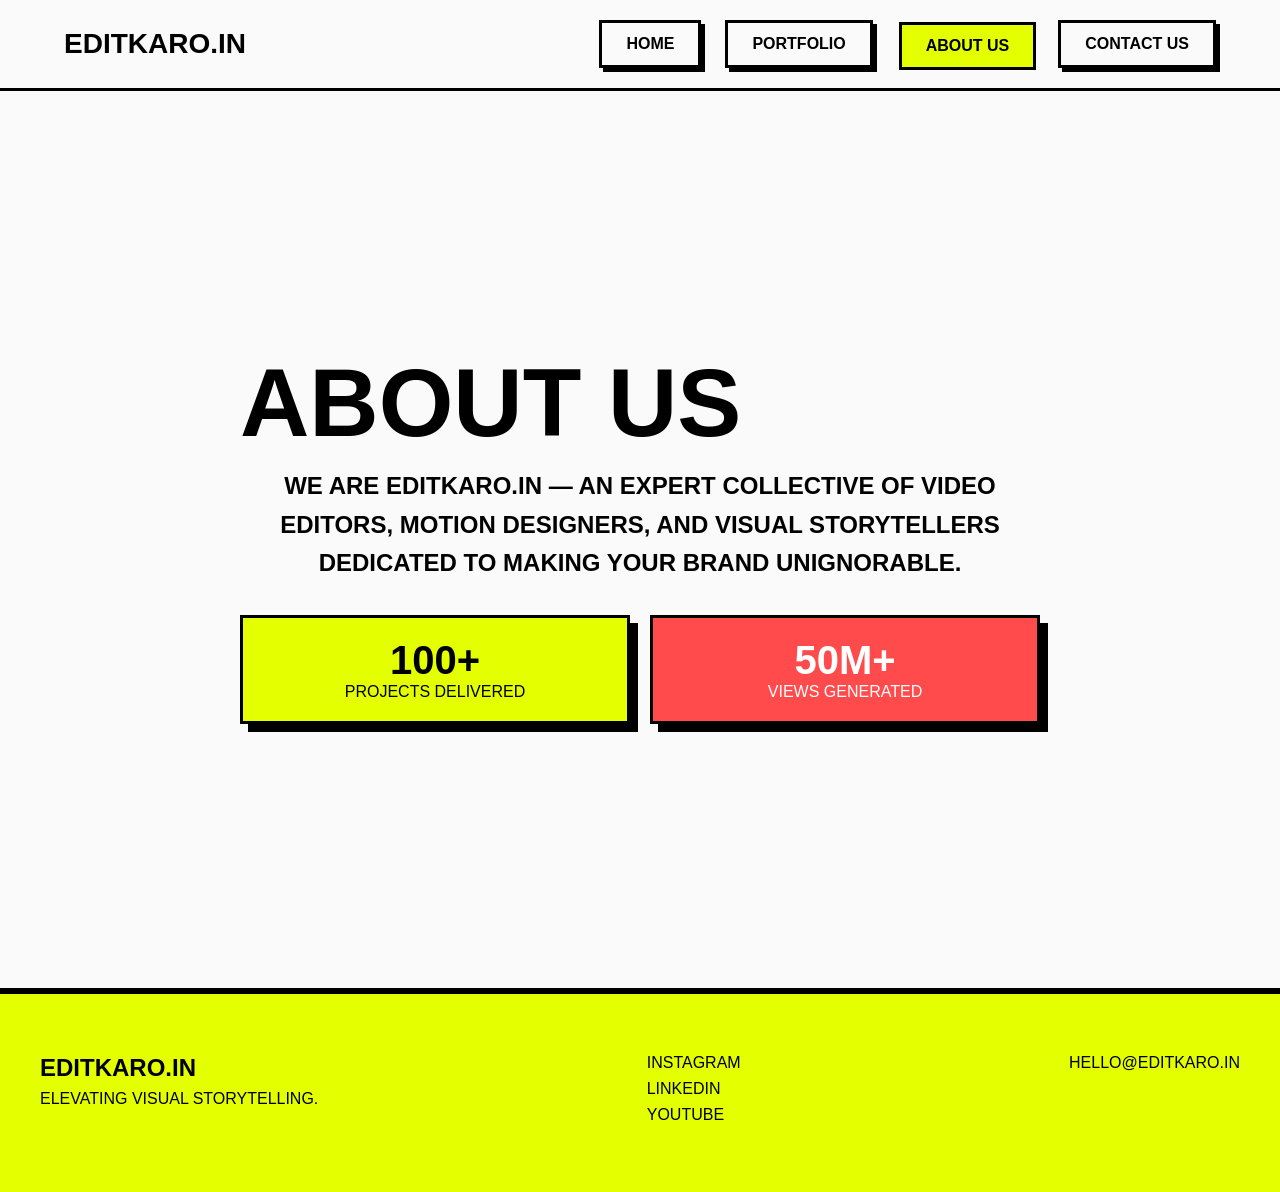
==== about.html @ 2a81847c "Added multi-page architecture" ====
<!DOCTYPE html>
<html lang="en">

<head>
    <meta charset="UTF-8">
    <meta name="viewport" content="width=device-width, initial-scale=1.0">
    <title>Editkaro.in</title>
    <link rel="stylesheet" href="style.css">
</head>

<body>
    <nav class="site-navbar">
        <a class="brand-logo" href="index.html">Editkaro.in</a>
        <ul class="nav-links">
            <li><a class="nav-link" href="index.html">Home</a></li>
            <li><a class="nav-link" href="portfolio.html">Portfolio</a></li>
            <li><a class="nav-link active" href="about.html">About Us</a></li>
            <li><a class="nav-link" href="contact.html">Contact Us</a></li>
        </ul>
    </nav>

    <section class="hero-section" style="min-height: 60vh;">
        <div class="hero-content" style="max-width: 800px; margin: 0 auto; text-align: center;">
            <h1 class="main-heading">About Us</h1>
            <p style="font-size: 1.5rem; line-height: 1.6; margin-bottom: 2rem; font-weight: bold;">
                We are Editkaro.in — an expert collective of video editors, motion designers, and visual storytellers dedicated to making your brand unignorable.
            </p>
            <div style="display: grid; grid-template-columns: repeat(auto-fit, minmax(200px, 1fr)); gap: 20px; width: 100%;">
                <div class="brutal-card" style="padding: 20px; background: var(--primary-accent);">
                    <h2 style="font-size: 2.5rem;">100+</h2>
                    <p>Projects Delivered</p>
                </div>
                <div class="brutal-card" style="padding: 20px; background: var(--secondary-accent); color: #FFF;">
                    <h2 style="font-size: 2.5rem;">50M+</h2>
                    <p>Views Generated</p>
                </div>
            </div>
        </div>
    </section>

    <footer class="site-footer">
        <div class="footer-columns">
            <div class="footer-column">
                <h3>Editkaro.in</h3>
                <p>Elevating Visual Storytelling.</p>
            </div>
            <div class="footer-column">
                <ul>
                    <li><a href="#">Instagram</a></li>
                    <li><a href="#">LinkedIn</a></li>
                    <li><a href="#">YouTube</a></li>
                </ul>
            </div>
            <div class="footer-column">
                <a href="mailto:hello@editkaro.in">hello@editkaro.in</a>
            </div>
        </div>
    </footer>

    <button id="back-to-top">&uarr;</button>
    <div id="custom-cursor"></div>

    <script src="script.js"></script>
</body>

</html>
---- style.css ----
:root {
    --main-background: #FAFAFA;
    --primary-accent: #E3FF00;
    --secondary-accent: #FF4B4B;
    --brutal-border: #000000;
}

* {
    margin: 0;
    padding: 0;
    box-sizing: border-box;
    cursor: none !important;
}

html {
    scroll-behavior: smooth;
    scrollbar-width: auto;
    scrollbar-color: var(--primary-accent) var(--main-background);
}

::-webkit-scrollbar {
    width: 20px;
}

::-webkit-scrollbar-track {
    background-color: var(--main-background);
    background-image: radial-gradient(#000 20%, transparent 20%);
    background-size: 8px 8px;
    border-left: 3px solid var(--brutal-border);
}

::-webkit-scrollbar-thumb {
    background-color: var(--primary-accent);
    border: 3px solid var(--brutal-border);
    box-shadow: inset -4px -4px 0px rgba(0,0,0,0.5), inset 4px 4px 0px rgba(255,255,255,0.9);
}

::-webkit-scrollbar-thumb:hover {
    background-color: var(--secondary-accent);
    box-shadow: inset -4px -4px 0px rgba(0,0,0,0.7), inset 4px 4px 0px rgba(255,255,255,0.9);
}

body {
    font-family: 'Arial Black', Impact, sans-serif;
    background-color: var(--main-background);
    color: var(--brutal-border);
    text-transform: uppercase;
}

.site-navbar {
    position: sticky;
    top: 0;
    left: 0;
    width: 100%;
    background-color: var(--main-background);
    border-bottom: 3px solid #000;
    padding: 1.25rem 5%;
    display: flex;
    justify-content: space-between;
    align-items: center;
    z-index: 10000;
}

.brand-logo {
    font-size: 1.75rem;
    font-weight: 900;
    color: #000;
    text-decoration: none;
}

.nav-links {
    display: flex;
    list-style: none;
    gap: 1.5rem;
    align-items: center;
}

.nav-link {
    display: inline-block;
    padding: 0.75rem 1.5rem;
    background-color: var(--main-background);
    color: #000;
    text-decoration: none;
    font-weight: 900;
    font-size: 1rem;
    border: 3px solid #000;
    border-radius: 0px;
    box-shadow: 4px 4px 0px #000;
    transition: all 0.15s ease-out;
}

.nav-link:hover, .nav-link.active {
    background-color: #E3FF00;
    transform: translate(2px, 2px);
    box-shadow: 0px 0px 0px #000;
}

.brutal-card {
    border: 3px solid var(--brutal-border);
    box-shadow: 8px 8px 0px var(--brutal-border);
    transition: all 0.15s ease-out;
}

.brutal-card:hover {
    transform: translate(4px, 4px);
    box-shadow: 4px 4px 0px var(--brutal-border);
}

.hero-section {
    height: 100vh;
    display: flex;
    align-items: center;
    justify-content: space-between;
    padding: 0 5%;
    gap: 40px;
    background-color: var(--main-background);
    border-bottom: 3px solid var(--brutal-border);
}

.hero-content {
    flex: 1;
    display: flex;
    flex-direction: column;
    align-items: flex-start;
}

.hero-slider-wrapper {
    width: 55%;
    max-width: 780px;
    display: flex;
    flex-direction: column;
    gap: 20px;
}

.slider-container {
    border: 4px solid #000;
    box-shadow: 10px 10px 0px #000;
    position: relative;
    overflow: hidden;
    aspect-ratio: 1 / 1;
    max-height: 650px;
    background-color: var(--primary-accent);
}

.slide-track {
    display: flex;
    height: 100%;
    transition: transform 0.3s cubic-bezier(0.25, 1, 0.5, 1);
}

.slide {
    min-width: 100%;
    height: 100%;
}

.slide-image {
    width: 100%;
    height: 100%;
    object-fit: cover;
    filter: grayscale(100%) contrast(120%);
    transition: filter 0.15s ease-out;
}

.slide-image:hover {
    filter: none;
}

.slider-controls {
    display: flex;
    justify-content: flex-end;
    gap: 15px;
}

.prev-btn, .next-btn {
    background-color: #E3FF00;
    border: 3px solid #000;
    box-shadow: 4px 4px 0px #000;
    font-family: 'Arial Black', Impact, sans-serif;
    font-size: 1.25rem;
    font-weight: 900;
    padding: 0.75rem 1.5rem;
    color: #000;
    transition: all 0.15s ease-out;
    cursor: none !important;
}

.prev-btn:hover, .next-btn:hover {
    transform: translate(4px, 4px);
    box-shadow: 0px 0px 0px #000;
    background-color: #000;
    color: #E3FF00;
}

.main-heading {
    font-size: 6rem;
    font-weight: 900;
    margin-bottom: 1rem;
    line-height: 1;
    color: var(--brutal-border);
}

.action-button {
    background-color: var(--primary-accent);
    color: var(--brutal-border);
    padding: 1.5rem 3rem;
    font-size: 1.5rem;
    font-weight: 900;
    cursor: none !important;
}

.action-button:hover {
    background-color: var(--brutal-border);
    color: var(--primary-accent);
}

.media-placeholder {
    width: 100%;
    height: 100%;
    background-color: var(--primary-accent);
    object-fit: cover;
}

.portfolio-section {
    padding: 5rem 20px;
    max-width: 1200px;
    margin: 0 auto;
    border-top: 3px solid var(--brutal-border);
}

.category-buttons {
    display: flex;
    justify-content: center;
    gap: 1rem;
    margin-bottom: 3rem;
    flex-wrap: wrap;
}

.category-btn {
    background-color: var(--main-background);
    color: var(--brutal-border);
    padding: 1rem 2rem;
    font-size: 1.25rem;
    font-weight: bold;
    cursor: none !important;
}

.category-btn:hover,
.category-btn.active {
    background-color: var(--brutal-border);
    color: var(--primary-accent);
}

.work-grid {
    display: grid;
    grid-template-columns: repeat(3, 1fr);
    gap: 40px;
}

.work-item {
    display: grid;
    grid-template-rows: auto 1fr;
    background-color: var(--main-background);
    height: 100%;
}

.work-item .media-placeholder {
    width: 100%;
    aspect-ratio: 16 / 9;
    border-bottom: 3px solid var(--brutal-border);
}

.item-details {
    display: flex;
    flex-direction: column;
    justify-content: flex-start;
    padding: 2rem;
    flex-grow: 1;
    transition: all 0.15s ease-out;
}

.work-item.brutal-card:hover .item-details {
    background-color: var(--brutal-border);
}

.video-title {
    font-size: 1.5rem;
    margin-bottom: 0.25rem;
    font-weight: 900;
    transition: all 0.15s ease-out;
}

.work-item.brutal-card:hover .video-title {
    color: var(--primary-accent);
}

.category-tag {
    font-size: 1rem;
    color: var(--secondary-accent);
    font-weight: bold;
    transition: all 0.15s ease-out;
    margin-top: auto;
}

.work-item.brutal-card:hover .category-tag {
    color: var(--main-background);
}

@media (max-width: 1024px) {
    .main-heading {
        font-size: 4.5rem;
    }

    .work-grid {
        grid-template-columns: repeat(2, 1fr);
        gap: 30px;
    }

    .hero-section {
        padding: 0 3%;
        gap: 20px;
    }
}

@media (max-width: 768px) {
    * {
        cursor: auto !important;
    }

    #custom-cursor {
        display: none !important;
    }

    .site-navbar {
        flex-direction: column;
        padding: 1rem 15px;
        gap: 1.25rem;
    }

    .nav-links {
        width: 100%;
        display: grid;
        grid-template-columns: repeat(2, 1fr);
        gap: 10px;
    }

    .nav-link {
        text-align: center;
        padding: 0.6rem 0.5rem;
        font-size: 0.9rem;
    }

    .hero-section {
        flex-direction: column;
        justify-content: center;
        height: auto;
        min-height: 100vh;
        padding: 2.5rem 15px;
        gap: 1.25rem;
    }

    .hero-content {
        align-items: center;
        text-align: center;
        width: 100%;
    }

    .main-heading {
        font-size: clamp(2.2rem, 10vw, 3.5rem);
        margin-bottom: 0.75rem;
    }

    .hero-slider-wrapper {
        width: 100%;
    }

    .slider-container {
        aspect-ratio: 4 / 5;
        max-height: 520px;
    }

    .slider-controls {
        justify-content: space-between;
        gap: 10px;
    }

    .prev-btn, .next-btn {
        flex: 1;
        text-align: center;
        padding: 0.75rem 1rem;
        font-size: 1.1rem;
    }

    .action-button {
        padding: 0.875rem 2rem;
        font-size: 1.1rem;
        width: 100%;
        max-width: 300px;
    }

    .portfolio-section {
        padding: 3rem 15px;
    }

    .category-buttons {
        display: flex;
        flex-wrap: wrap;
        justify-content: center;
        gap: 0.75rem;
        margin-bottom: 2rem;
    }

    .category-btn {
        padding: 0.6rem 1.25rem;
        font-size: 0.95rem;
    }

    .work-grid {
        grid-template-columns: 1fr;
        gap: 25px;
    }

    .item-details {
        padding: 1.5rem;
    }

    .close-modal {
        top: 15px;
        right: 15px;
        font-size: 2.5rem;
    }
}

@media (max-width: 480px) {
    .brand-logo {
        font-size: 1.5rem;
    }

    .nav-link {
        font-size: 0.8rem;
        padding: 0.5rem 0.25rem;
        box-shadow: 3px 3px 0px #000;
    }

    .hero-section {
        padding: 2rem 15px;
        gap: 1rem;
    }

    .main-heading {
        font-size: 2.2rem;
        margin-bottom: 0.5rem;
    }

    .slider-container {
        aspect-ratio: 3 / 4;
        max-height: 450px;
    }

    .video-title {
        font-size: 1.25rem;
    }
}

.hidden {
    opacity: 0 !important;
    display: none !important;
}

.video-modal {
    position: fixed;
    top: 0;
    left: 0;
    width: 100%;
    height: 100%;
    background-color: rgba(0, 0, 0, 0.9);
    display: none;
    align-items: center;
    justify-content: center;
    z-index: 1000;
}

.video-modal.active {
    display: flex;
}

.modal-content {
    width: 90%;
    max-width: 900px;
    background-color: #000;
    border-radius: 8px;
    overflow: hidden;
}

.modal-content video {
    width: 100%;
    height: auto;
    display: block;
}

.close-modal {
    position: absolute;
    top: 20px;
    right: 30px;
    font-size: 3rem;
    color: #FFF;
    background: none;
    border: none;
    cursor: pointer;
    z-index: 1001;
    transition: color 0.2s ease;
}

.close-modal:hover {
    color: var(--accent-color);
}

.site-footer {
    background-color: var(--primary-accent);
    padding: 60px 20px;
    border-top: 3px solid var(--brutal-border);
    color: var(--brutal-border);
}

.footer-columns {
    max-width: 1200px;
    margin: 0 auto;
    display: flex;
    justify-content: space-between;
}

.footer-column h3 {
    font-size: 1.5rem;
    margin-bottom: 0.5rem;
    font-weight: 900;
}

.footer-column p {
    color: var(--brutal-border);
}

.footer-column ul {
    list-style: none;
}

.footer-column ul li {
    margin-bottom: 0.5rem;
}

.footer-column a {
    color: var(--brutal-border);
    text-decoration: none;
    cursor: none !important;
}

.footer-column a:hover {
    color: var(--secondary-accent);
}

@media (max-width: 768px) {
    .footer-columns {
        flex-direction: column;
        gap: 30px;
    }
}

#back-to-top {
    position: fixed;
    bottom: 30px;
    right: 30px;
    width: 50px;
    height: 50px;
    background-color: var(--primary-accent);
    color: var(--brutal-border);
    font-size: 1.5rem;
    display: flex;
    align-items: center;
    justify-content: center;
    cursor: none !important;
    opacity: 0;
    pointer-events: none;
    z-index: 1000;
    border: 3px solid var(--brutal-border);
    box-shadow: 4px 4px 0px var(--brutal-border);
    transition: all 0.15s ease-out;
}

.show-button {
    opacity: 1 !important;
    pointer-events: auto !important;
}

#back-to-top:hover {
    transform: translate(2px, 2px);
    box-shadow: 2px 2px 0px var(--brutal-border);
    background-color: var(--brutal-border);
    color: var(--primary-accent);
}

#custom-cursor {
    position: fixed;
    top: 0;
    left: 0;
    width: 20px;
    height: 20px;
    background-color: var(--brutal-border);
    pointer-events: none;
    z-index: 9999;
    transform: translate(-50%, -50%);
    transition: width 0.15s ease-out, height 0.15s ease-out, background-color 0.15s ease-out;
}

.cursor-grow {
    width: 40px !important;
    height: 40px !important;
    background-color: var(--secondary-accent) !important;
}
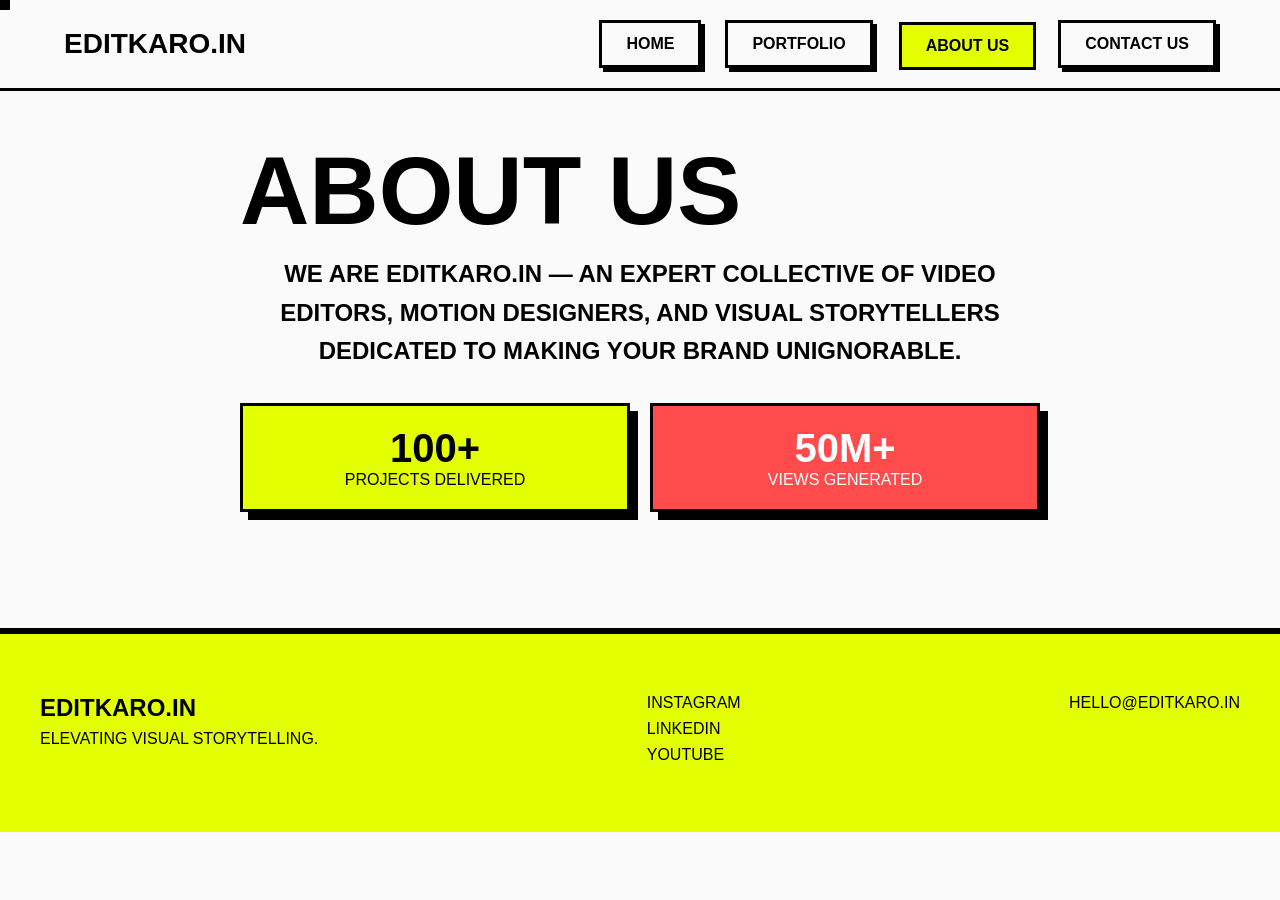
==== commit 9ab57acf: "added menu button for mobile" ====
--- a/about.html
+++ b/about.html
@@ -17,6 +17,7 @@
             <li><a class="nav-link active" href="about.html">About Us</a></li>
             <li><a class="nav-link" href="contact.html">Contact Us</a></li>
         </ul>
+        <button id="mobile-menu-btn">MENU</button>
     </nav>
 
     <section class="hero-section" style="min-height: 60vh;">
@@ -60,6 +61,16 @@
     <button id="back-to-top">&uarr;</button>
     <div id="custom-cursor"></div>
 
+    <div id="mobile-overlay">
+        <button id="close-overlay-btn">CLOSE</button>
+        <div class="overlay-links">
+            <a class="overlay-link" href="index.html">Home</a>
+            <a class="overlay-link" href="portfolio.html">Portfolio</a>
+            <a class="overlay-link" href="about.html">About Us</a>
+            <a class="overlay-link" href="contact.html">Contact Us</a>
+        </div>
+    </div>
+
     <script src="script.js"></script>
 </body>
 
--- a/style.css
+++ b/style.css
@@ -32,12 +32,12 @@
 ::-webkit-scrollbar-thumb {
     background-color: var(--primary-accent);
     border: 3px solid var(--brutal-border);
-    box-shadow: inset -4px -4px 0px rgba(0,0,0,0.5), inset 4px 4px 0px rgba(255,255,255,0.9);
+    box-shadow: inset -4px -4px 0px rgba(0, 0, 0, 0.5), inset 4px 4px 0px rgba(255, 255, 255, 0.9);
 }
 
 ::-webkit-scrollbar-thumb:hover {
     background-color: var(--secondary-accent);
-    box-shadow: inset -4px -4px 0px rgba(0,0,0,0.7), inset 4px 4px 0px rgba(255,255,255,0.9);
+    box-shadow: inset -4px -4px 0px rgba(0, 0, 0, 0.7), inset 4px 4px 0px rgba(255, 255, 255, 0.9);
 }
 
 body {
@@ -89,10 +89,15 @@
     transition: all 0.15s ease-out;
 }
 
-.nav-link:hover, .nav-link.active {
+.nav-link:hover,
+.nav-link.active {
     background-color: #E3FF00;
     transform: translate(2px, 2px);
     box-shadow: 0px 0px 0px #000;
+}
+
+#mobile-menu-btn, #mobile-overlay {
+    display: none;
 }
 
 .brutal-card {
@@ -107,11 +112,11 @@
 }
 
 .hero-section {
-    height: 100vh;
+    min-height: calc(100vh - 80px);
     display: flex;
     align-items: center;
     justify-content: space-between;
-    padding: 0 5%;
+    padding: 3rem 5% 7rem 5%;
     gap: 40px;
     background-color: var(--main-background);
     border-bottom: 3px solid var(--brutal-border);
@@ -137,8 +142,8 @@
     box-shadow: 10px 10px 0px #000;
     position: relative;
     overflow: hidden;
-    aspect-ratio: 1 / 1;
-    max-height: 650px;
+    aspect-ratio: 4 / 3;
+    max-height: 480px;
     background-color: var(--primary-accent);
 }
 
@@ -171,7 +176,8 @@
     gap: 15px;
 }
 
-.prev-btn, .next-btn {
+.prev-btn,
+.next-btn {
     background-color: #E3FF00;
     border: 3px solid #000;
     box-shadow: 4px 4px 0px #000;
@@ -184,7 +190,8 @@
     cursor: none !important;
 }
 
-.prev-btn:hover, .next-btn:hover {
+.prev-btn:hover,
+.next-btn:hover {
     transform: translate(4px, 4px);
     box-shadow: 0px 0px 0px #000;
     background-color: #000;
@@ -225,6 +232,124 @@
     max-width: 1200px;
     margin: 0 auto;
     border-top: 3px solid var(--brutal-border);
+}
+
+.services-section,
+.newsletter-section {
+    padding: 5rem 5%;
+    max-width: 1200px;
+    margin: 0 auto;
+    border-top: 3px solid #000;
+}
+
+.section-heading {
+    font-size: clamp(2.5rem, 6vw, 4rem);
+    margin-bottom: 3rem;
+    text-align: center;
+    font-weight: 900;
+}
+
+.services-grid {
+    display: grid;
+    grid-template-columns: repeat(auto-fit, minmax(280px, 1fr));
+    gap: 30px;
+}
+
+.service-card {
+    padding: 2.5rem 1.5rem;
+    border: 3px solid #000;
+    box-shadow: 8px 8px 0px #000;
+    display: flex;
+    flex-direction: column;
+    gap: 1rem;
+}
+
+.service-video {
+    background-color: var(--primary-accent);
+}
+
+.service-social {
+    background-color: var(--secondary-accent);
+    color: #FFF;
+}
+
+.service-motion {
+    background-color: #FFF;
+}
+
+.service-title {
+    font-size: 1.75rem;
+    font-weight: 900;
+}
+
+.service-desc {
+    font-size: 1.1rem;
+    line-height: 1.5;
+    font-weight: bold;
+}
+
+.newsletter-box {
+    max-width: 700px;
+    margin: 0 auto;
+    background-color: var(--primary-accent);
+    padding: 3.5rem 2.5rem;
+    border: 3px solid #000;
+    box-shadow: 10px 10px 0px #000;
+    text-align: center;
+    display: flex;
+    flex-direction: column;
+    gap: 1.25rem;
+}
+
+.newsletter-title {
+    font-size: clamp(2rem, 5vw, 3rem);
+    font-weight: 900;
+}
+
+.newsletter-subtitle {
+    font-size: 1.1rem;
+    font-weight: bold;
+    line-height: 1.5;
+}
+
+.email-collector {
+    display: flex;
+    gap: 15px;
+    margin-top: 1rem;
+}
+
+.email-input {
+    flex: 1;
+    padding: 1rem 1.25rem;
+    background-color: #FFF;
+    border: 3px solid #000;
+    border-radius: 0px;
+    font-size: 1rem;
+    font-family: inherit;
+    font-weight: bold;
+    color: #000;
+}
+
+.submit-button {
+    padding: 1rem 2rem;
+    background-color: var(--secondary-accent);
+    color: #FFF;
+    border: 3px solid #000;
+    border-radius: 0px;
+    font-size: 1rem;
+    font-family: inherit;
+    font-weight: 900;
+    text-transform: uppercase;
+    cursor: pointer;
+    box-shadow: 6px 6px 0px #000;
+    transition: all 0.15s ease-out;
+}
+
+.submit-button:hover {
+    transform: translate(3px, 3px);
+    box-shadow: 0px 0px 0px #000;
+    background-color: #000;
+    color: var(--primary-accent);
 }
 
 .category-buttons {
@@ -331,22 +456,79 @@
     }
 
     .site-navbar {
+        flex-direction: row;
+        justify-content: space-between;
+        padding: 1rem 15px;
+    }
+
+    .nav-links {
+        display: none !important;
+    }
+
+    #mobile-menu-btn {
+        display: inline-block;
+        border: 3px solid #000;
+        background-color: #FF4B4B;
+        color: #000;
+        font-weight: 900;
+        padding: 0.5rem 1rem;
+        box-shadow: 4px 4px 0px #000;
+        cursor: pointer;
+        font-family: inherit;
+        font-size: 1rem;
+    }
+
+    #mobile-overlay {
+        display: flex;
+        position: fixed;
+        inset: 0;
+        z-index: 9999999;
+        background-color: #E3FF00;
         flex-direction: column;
-        padding: 1rem 15px;
-        gap: 1.25rem;
-    }
-
-    .nav-links {
-        width: 100%;
-        display: grid;
-        grid-template-columns: repeat(2, 1fr);
-        gap: 10px;
-    }
-
-    .nav-link {
+        align-items: center;
+        justify-content: center;
+        transform: translateY(-100%);
+        transition: transform 0.2s ease-out;
+    }
+
+    #mobile-overlay.open {
+        transform: translateY(0);
+    }
+
+    #close-overlay-btn {
+        position: absolute;
+        top: 20px;
+        right: 20px;
+        border: 3px solid #000;
+        background-color: #FF4B4B;
+        color: #000;
+        font-weight: 900;
+        font-size: 1.25rem;
+        padding: 0.5rem 1.25rem;
+        box-shadow: 4px 4px 0px #000;
+        cursor: pointer;
+        font-family: inherit;
+    }
+
+    .overlay-links {
+        display: flex;
+        flex-direction: column;
+        gap: 2rem;
         text-align: center;
-        padding: 0.6rem 0.5rem;
-        font-size: 0.9rem;
+    }
+
+    .overlay-link {
+        font-size: clamp(2.5rem, 8vw, 4rem);
+        font-weight: 900;
+        text-transform: uppercase;
+        text-decoration: none;
+        color: transparent;
+        -webkit-text-stroke: 3px #000;
+        transition: all 0.15s;
+    }
+
+    .overlay-link:hover {
+        color: #000;
     }
 
     .hero-section {
@@ -383,7 +565,8 @@
         gap: 10px;
     }
 
-    .prev-btn, .next-btn {
+    .prev-btn,
+    .next-btn {
         flex: 1;
         text-align: center;
         padding: 0.75rem 1rem;
@@ -423,6 +606,27 @@
         padding: 1.5rem;
     }
 
+    .services-section,
+    .newsletter-section {
+        padding: 3rem 15px;
+    }
+
+    .newsletter-box {
+        padding: 2.5rem 1.5rem;
+    }
+
+    .email-collector {
+        flex-direction: column;
+        width: 100%;
+        gap: 12px;
+    }
+
+    .email-input,
+    .submit-button {
+        width: 100%;
+        text-align: center;
+    }
+
     .close-modal {
         top: 15px;
         right: 15px;
@@ -435,11 +639,7 @@
         font-size: 1.5rem;
     }
 
-    .nav-link {
-        font-size: 0.8rem;
-        padding: 0.5rem 0.25rem;
-        box-shadow: 3px 3px 0px #000;
-    }
+
 
     .hero-section {
         padding: 2rem 15px;
@@ -604,7 +804,7 @@
     height: 20px;
     background-color: var(--brutal-border);
     pointer-events: none;
-    z-index: 9999;
+    z-index: 999999;
     transform: translate(-50%, -50%);
     transition: width 0.15s ease-out, height 0.15s ease-out, background-color 0.15s ease-out;
 }
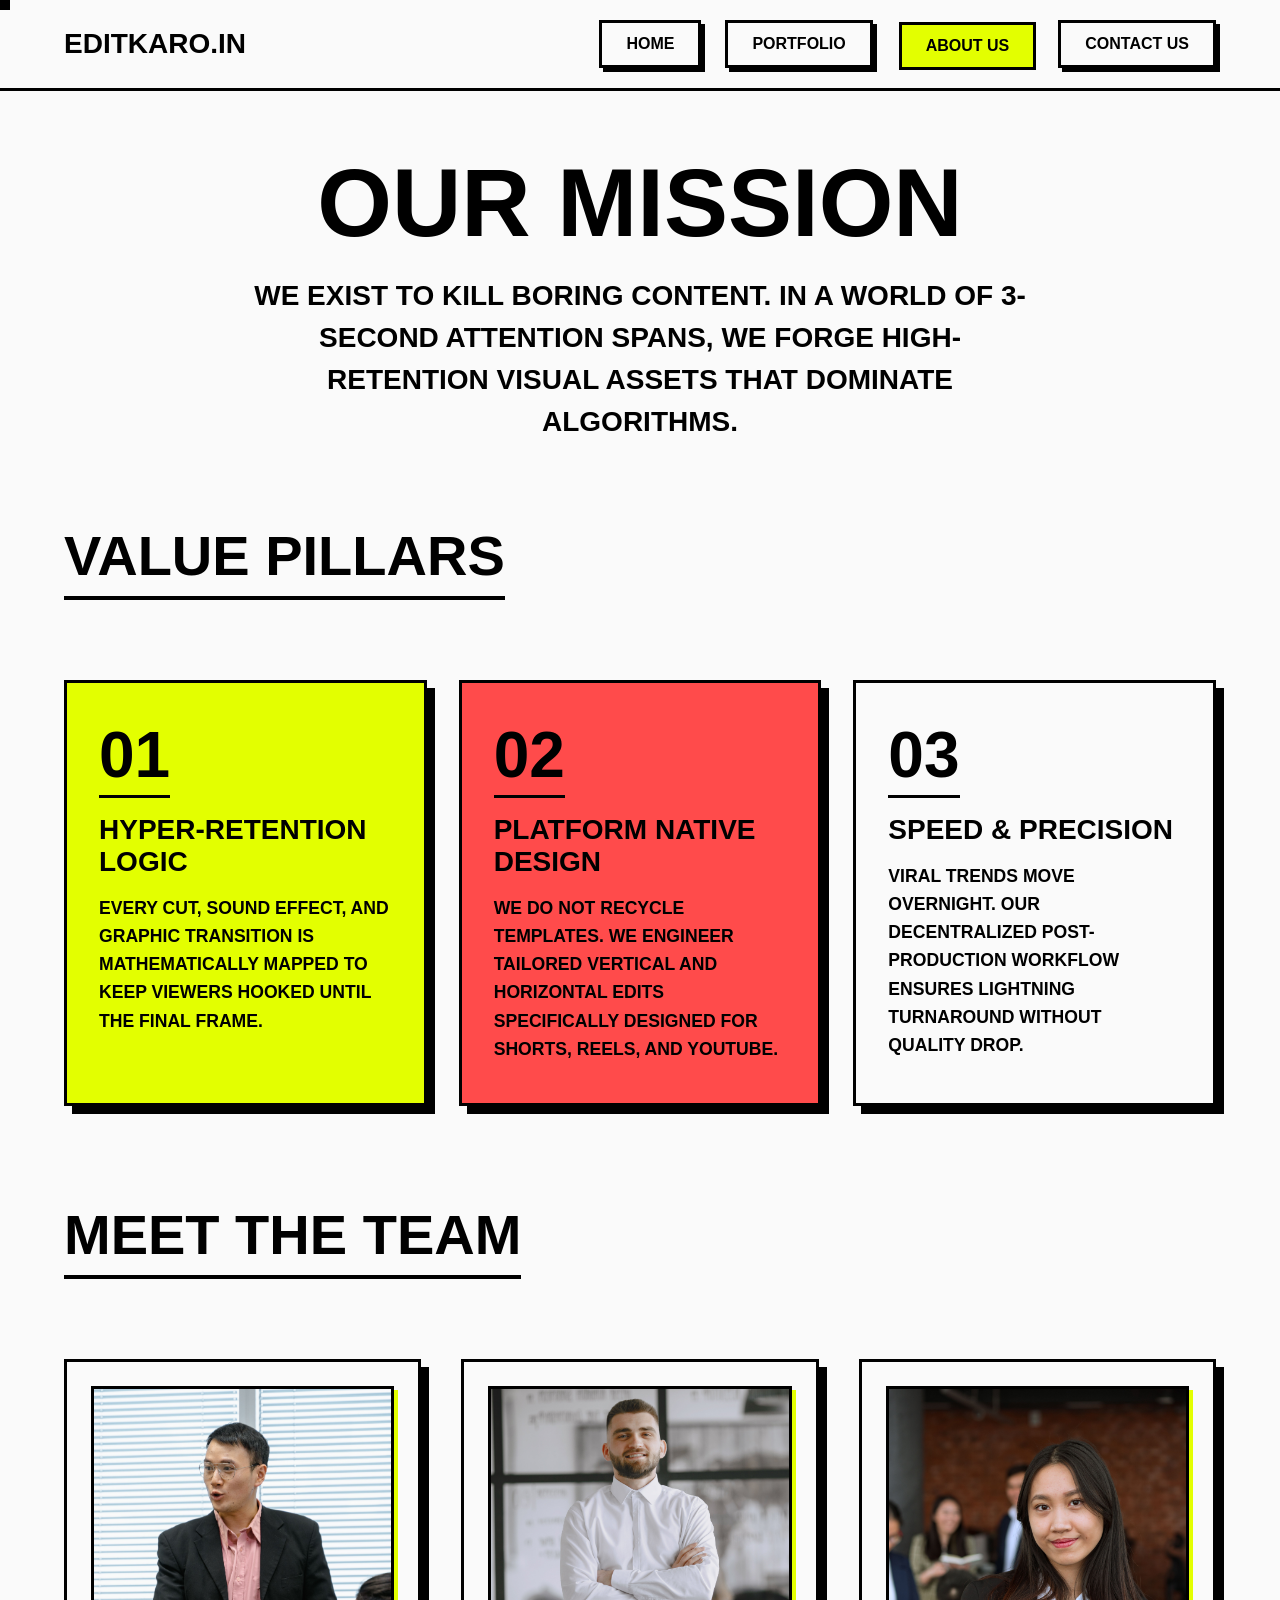
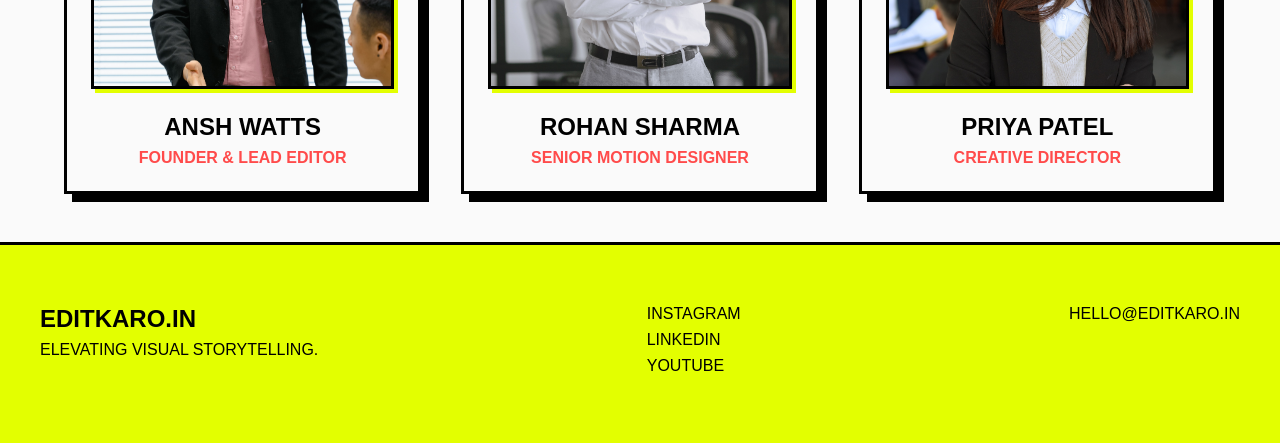
==== commit 6e686130: "Added Contact and About" ====
--- a/about.html
+++ b/about.html
@@ -20,24 +20,60 @@
         <button id="mobile-menu-btn">MENU</button>
     </nav>
 
-    <section class="hero-section" style="min-height: 60vh;">
-        <div class="hero-content" style="max-width: 800px; margin: 0 auto; text-align: center;">
-            <h1 class="main-heading">About Us</h1>
-            <p style="font-size: 1.5rem; line-height: 1.6; margin-bottom: 2rem; font-weight: bold;">
-                We are Editkaro.in — an expert collective of video editors, motion designers, and visual storytellers dedicated to making your brand unignorable.
-            </p>
-            <div style="display: grid; grid-template-columns: repeat(auto-fit, minmax(200px, 1fr)); gap: 20px; width: 100%;">
-                <div class="brutal-card" style="padding: 20px; background: var(--primary-accent);">
-                    <h2 style="font-size: 2.5rem;">100+</h2>
-                    <p>Projects Delivered</p>
+    <main class="layout-wrapper">
+        <section class="about-hero-section">
+            <h1 class="massive-title">OUR MISSION</h1>
+            <p class="about-lead">We exist to kill boring content. In a world of 3-second attention spans, we forge high-retention visual assets that dominate algorithms.</p>
+        </section>
+
+        <section class="pillars-section">
+            <h2 class="section-heading">Value Pillars</h2>
+            <div class="pillars-row">
+                <div class="value-pillar brutal-card pillar-yellow">
+                    <span class="pillar-number">01</span>
+                    <h3 class="pillar-title">Hyper-Retention Logic</h3>
+                    <p class="pillar-text">Every cut, sound effect, and graphic transition is mathematically mapped to keep viewers hooked until the final frame.</p>
                 </div>
-                <div class="brutal-card" style="padding: 20px; background: var(--secondary-accent); color: #FFF;">
-                    <h2 style="font-size: 2.5rem;">50M+</h2>
-                    <p>Views Generated</p>
+                <div class="value-pillar brutal-card pillar-red">
+                    <span class="pillar-number">02</span>
+                    <h3 class="pillar-title">Platform Native Design</h3>
+                    <p class="pillar-text">We do not recycle templates. We engineer tailored vertical and horizontal edits specifically designed for Shorts, Reels, and YouTube.</p>
+                </div>
+                <div class="value-pillar brutal-card pillar-white">
+                    <span class="pillar-number">03</span>
+                    <h3 class="pillar-title">Speed & Precision</h3>
+                    <p class="pillar-text">Viral trends move overnight. Our decentralized post-production workflow ensures lightning turnaround without quality drop.</p>
                 </div>
             </div>
-        </div>
-    </section>
+        </section>
+
+        <section class="team-section">
+            <h2 class="section-heading">Meet The Team</h2>
+            <div class="team-grid">
+                <div class="team-card brutal-card">
+                    <img class="member-image" src="221.jpg" alt="Ansh Watts">
+                    <div class="member-info">
+                        <h3 class="member-name">Ansh Watts</h3>
+                        <p class="member-role">Founder & Lead Editor</p>
+                    </div>
+                </div>
+                <div class="team-card brutal-card">
+                    <img class="member-image" src="222.jpg" alt="Rohan Sharma">
+                    <div class="member-info">
+                        <h3 class="member-name">Rohan Sharma</h3>
+                        <p class="member-role">Senior Motion Designer</p>
+                    </div>
+                </div>
+                <div class="team-card brutal-card">
+                    <img class="member-image" src="223.jpg" alt="Priya Patel">
+                    <div class="member-info">
+                        <h3 class="member-name">Priya Patel</h3>
+                        <p class="member-role">Creative Director</p>
+                    </div>
+                </div>
+            </div>
+        </section>
+    </main>
 
     <footer class="site-footer">
         <div class="footer-columns">
@@ -62,13 +98,15 @@
     <div id="custom-cursor"></div>
 
     <div id="mobile-overlay">
-        <button id="close-overlay-btn">CLOSE</button>
-        <div class="overlay-links">
-            <a class="overlay-link" href="index.html">Home</a>
-            <a class="overlay-link" href="portfolio.html">Portfolio</a>
-            <a class="overlay-link" href="about.html">About Us</a>
-            <a class="overlay-link" href="contact.html">Contact Us</a>
+        <div class="overlay-header">
+            <button id="close-overlay-btn">CLOSE [ X ]</button>
         </div>
+        <nav class="overlay-links">
+            <a class="overlay-link" href="index.html"><span>HOME</span><span>-&gt;</span></a>
+            <a class="overlay-link" href="portfolio.html"><span>PORTFOLIO</span><span>-&gt;</span></a>
+            <a class="overlay-link" href="about.html"><span>ABOUT US</span><span>-&gt;</span></a>
+            <a class="overlay-link" href="contact.html"><span>CONTACT US</span><span>-&gt;</span></a>
+        </nav>
     </div>
 
     <script src="script.js"></script>
--- a/style.css
+++ b/style.css
@@ -483,52 +483,63 @@
         position: fixed;
         inset: 0;
         z-index: 9999999;
-        background-color: #E3FF00;
+        background-color: #FAFAFA;
         flex-direction: column;
-        align-items: center;
-        justify-content: center;
-        transform: translateY(-100%);
+        transform: translateX(100%);
         transition: transform 0.2s ease-out;
     }
 
     #mobile-overlay.open {
-        transform: translateY(0);
+        transform: translateX(0);
+    }
+
+    .overlay-header {
+        width: 100%;
+        border-bottom: 4px solid #000;
+        background-color: #FF4B4B;
+        display: flex;
+        justify-content: flex-end;
+        padding: 1.5rem;
     }
 
     #close-overlay-btn {
-        position: absolute;
-        top: 20px;
-        right: 20px;
-        border: 3px solid #000;
-        background-color: #FF4B4B;
+        background: none;
+        border: none;
         color: #000;
         font-weight: 900;
-        font-size: 1.25rem;
-        padding: 0.5rem 1.25rem;
-        box-shadow: 4px 4px 0px #000;
+        font-size: 1.5rem;
+        font-family: inherit;
         cursor: pointer;
-        font-family: inherit;
+        padding: 0;
     }
 
     .overlay-links {
         display: flex;
         flex-direction: column;
-        gap: 2rem;
-        text-align: center;
+        width: 100%;
+        gap: 0;
     }
 
     .overlay-link {
-        font-size: clamp(2.5rem, 8vw, 4rem);
+        display: flex;
+        justify-content: space-between;
+        align-items: center;
+        width: 100%;
+        padding: 2rem 1.5rem;
+        border-bottom: 4px solid #000;
+        text-decoration: none;
+        color: #000;
+        font-size: 2rem;
         font-weight: 900;
         text-transform: uppercase;
-        text-decoration: none;
-        color: transparent;
-        -webkit-text-stroke: 3px #000;
-        transition: all 0.15s;
-    }
-
-    .overlay-link:hover {
-        color: #000;
+        background-color: #FAFAFA;
+        transition: none;
+        -webkit-text-stroke: 0;
+    }
+
+    .overlay-link:hover,
+    .overlay-link:active {
+        background-color: #E3FF00;
     }
 
     .hero-section {
@@ -813,4 +824,256 @@
     width: 40px !important;
     height: 40px !important;
     background-color: var(--secondary-accent) !important;
+}
+
+.contact-section {
+    padding: 3rem 5%;
+}
+
+.contact-grid {
+    display: grid;
+    grid-template-columns: repeat(auto-fit, minmax(320px, 1fr));
+    gap: 3rem;
+    align-items: start;
+}
+
+.contact-info-column,
+.contact-form-column {
+    background-color: var(--main-background);
+    padding: 2.5rem;
+    display: flex;
+    flex-direction: column;
+    gap: 1.5rem;
+}
+
+.contact-info-column {
+    background-color: #E3FF00;
+}
+
+.mission-statement {
+    font-size: 1.25rem;
+    font-weight: 900;
+    line-height: 1.5;
+}
+
+.contact-details {
+    font-size: 1.1rem;
+    line-height: 2;
+    font-weight: 700;
+}
+
+.social-links {
+    display: flex;
+    flex-wrap: wrap;
+    gap: 10px;
+}
+
+.social-badge {
+    padding: 0.5rem 1rem;
+    background-color: #FAFAFA;
+    color: #000;
+    text-decoration: none;
+    font-weight: 900;
+    font-size: 0.85rem;
+    box-shadow: 3px 3px 0px #000;
+}
+
+.social-badge:hover {
+    background-color: #FF4B4B;
+}
+
+.form-title {
+    font-size: 2rem;
+    font-weight: 900;
+    text-transform: uppercase;
+}
+
+.multi-field-form {
+    display: flex;
+    flex-direction: column;
+    gap: 1.25rem;
+    width: 100%;
+}
+
+.form-group {
+    display: flex;
+    flex-direction: column;
+    gap: 0.5rem;
+    width: 100%;
+}
+
+.form-group label {
+    font-weight: 900;
+    font-size: 1rem;
+    text-transform: uppercase;
+}
+
+.brutal-input {
+    width: 100%;
+    padding: 1rem;
+    border: 3px solid #000;
+    border-radius: 0px;
+    background-color: #FAFAFA;
+    font-family: inherit;
+    font-size: 1rem;
+    font-weight: 700;
+    color: #000;
+    box-shadow: 4px 4px 0px #000;
+    outline: none;
+    transition: border-color 0.15s, box-shadow 0.15s;
+}
+
+.brutal-input:focus {
+    border-color: #FF4B4B;
+    box-shadow: 2px 2px 0px #000;
+}
+
+.brutal-input.input-error {
+    border-color: #FF4B4B !important;
+    background-color: rgba(255, 75, 75, 0.15);
+}
+
+.about-hero-section {
+    padding: 4rem 5% 2rem;
+    text-align: center;
+    display: flex;
+    flex-direction: column;
+    align-items: center;
+    gap: 1.5rem;
+}
+
+.massive-title {
+    font-size: clamp(3rem, 10vw, 6rem);
+    font-weight: 900;
+    line-height: 1;
+    text-transform: uppercase;
+}
+
+.about-lead {
+    font-size: clamp(1.25rem, 3vw, 1.75rem);
+    font-weight: 700;
+    max-width: 800px;
+    line-height: 1.5;
+}
+
+.pillars-section,
+.team-section {
+    padding: 3rem 5%;
+    display: flex;
+    flex-direction: column;
+    gap: 2rem;
+}
+
+.section-heading {
+    font-size: clamp(2rem, 5vw, 3.5rem);
+    font-weight: 900;
+    text-transform: uppercase;
+    border-bottom: 4px solid #000;
+    padding-bottom: 0.5rem;
+    width: fit-content;
+}
+
+.pillars-row {
+    display: flex;
+    flex-direction: row;
+    gap: 2rem;
+    width: 100%;
+}
+
+.value-pillar {
+    flex: 1;
+    padding: 2.5rem 2rem;
+    display: flex;
+    flex-direction: column;
+    gap: 1rem;
+}
+
+.pillar-yellow {
+    background-color: #E3FF00;
+}
+
+.pillar-red {
+    background-color: #FF4B4B;
+}
+
+.pillar-white {
+    background-color: #FAFAFA;
+}
+
+.pillar-number {
+    font-size: 4rem;
+    font-weight: 900;
+    line-height: 1;
+    color: #000;
+    border-bottom: 3px solid #000;
+    padding-bottom: 0.5rem;
+    width: fit-content;
+}
+
+.pillar-title {
+    font-size: 1.75rem;
+    font-weight: 900;
+    text-transform: uppercase;
+}
+
+.pillar-text {
+    font-size: 1.1rem;
+    font-weight: 700;
+    line-height: 1.6;
+}
+
+.team-grid {
+    display: grid;
+    grid-template-columns: repeat(3, 1fr);
+    gap: 2.5rem;
+    width: 100%;
+}
+
+.team-card {
+    background-color: #FAFAFA;
+    padding: 1.5rem;
+    display: flex;
+    flex-direction: column;
+    gap: 1.5rem;
+}
+
+.member-image-placeholder,
+.member-image {
+    width: 100%;
+    aspect-ratio: 1/1;
+    object-fit: cover;
+    object-position: center top;
+    background-color: #000;
+    border: 3px solid #000;
+    box-shadow: 4px 4px 0px #E3FF00;
+}
+
+.member-info {
+    display: flex;
+    flex-direction: column;
+    gap: 0.5rem;
+    text-align: center;
+}
+
+.member-name {
+    font-size: 1.5rem;
+    font-weight: 900;
+    text-transform: uppercase;
+}
+
+.member-role {
+    font-size: 1rem;
+    font-weight: 700;
+    color: #FF4B4B;
+    text-transform: uppercase;
+}
+
+@media (max-width: 768px) {
+    .pillars-row {
+        flex-direction: column;
+    }
+
+    .team-grid {
+        grid-template-columns: repeat(auto-fit, minmax(260px, 1fr));
+    }
 }
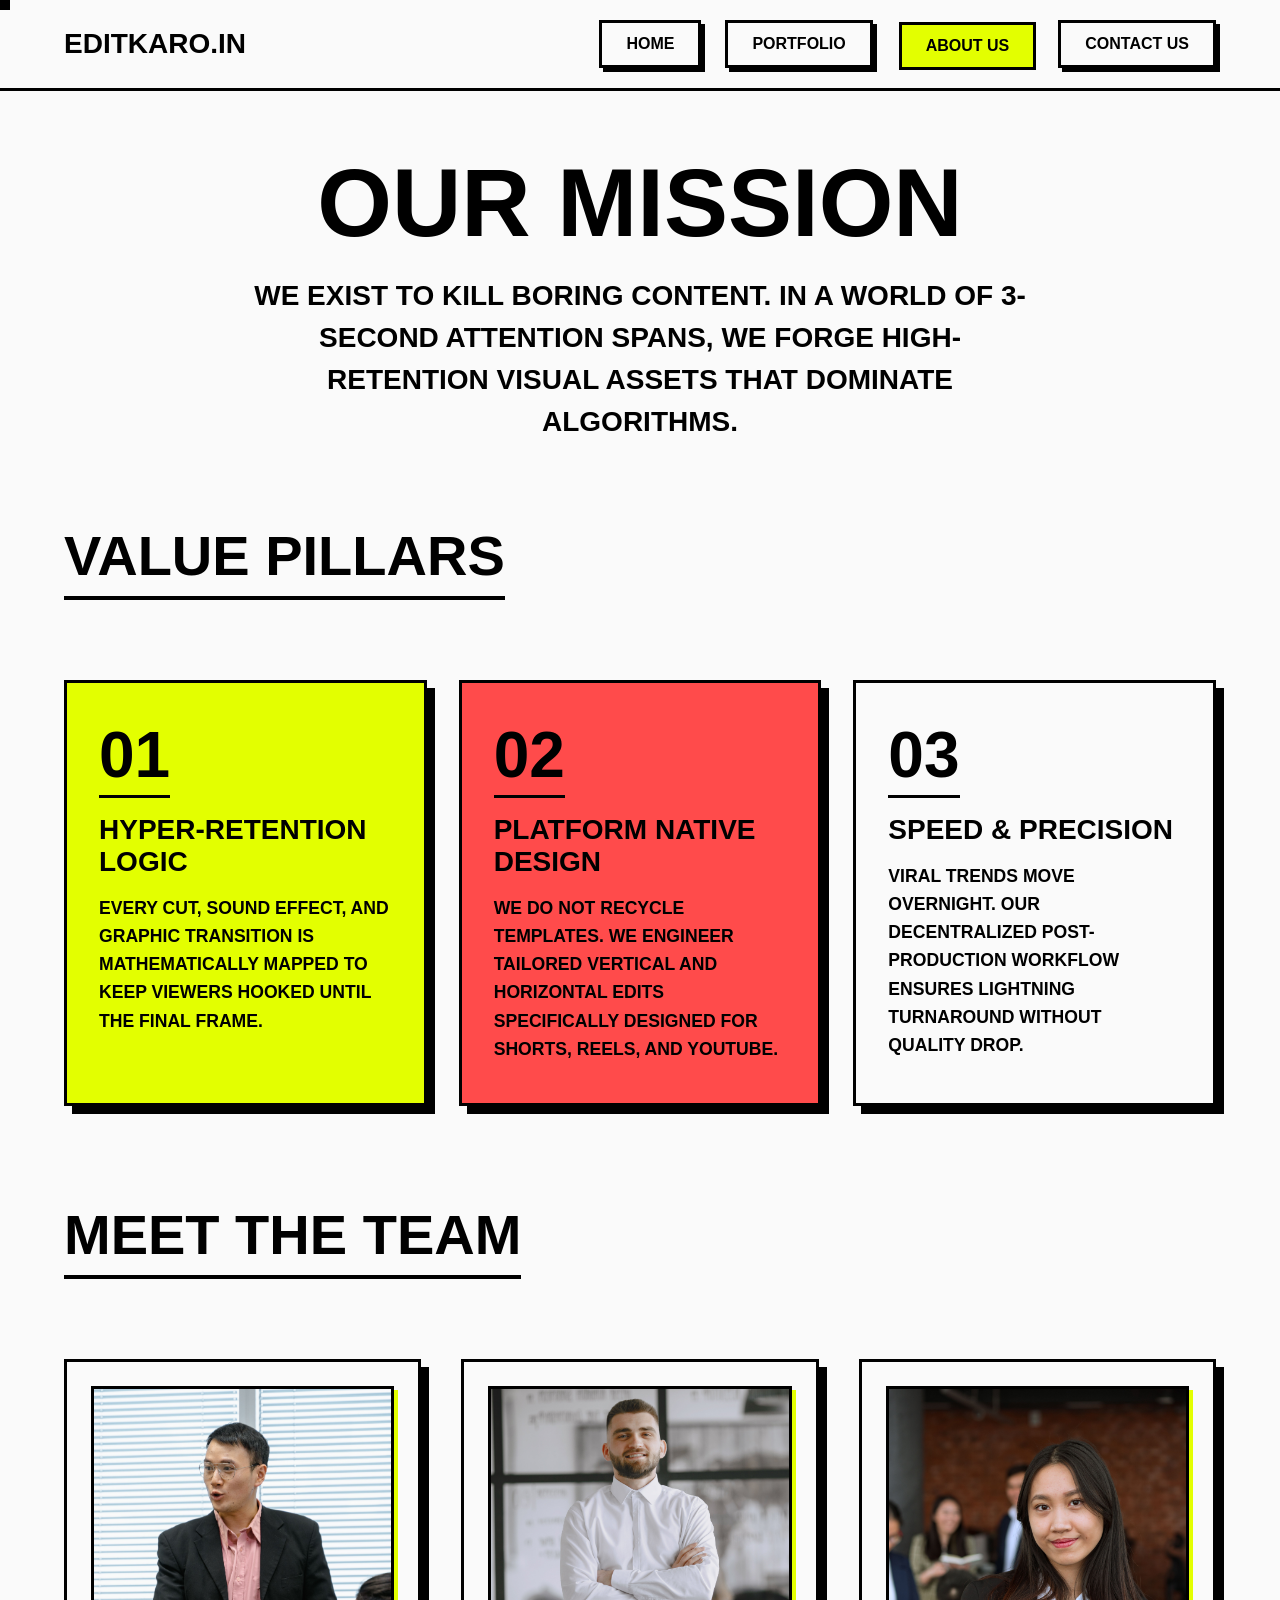
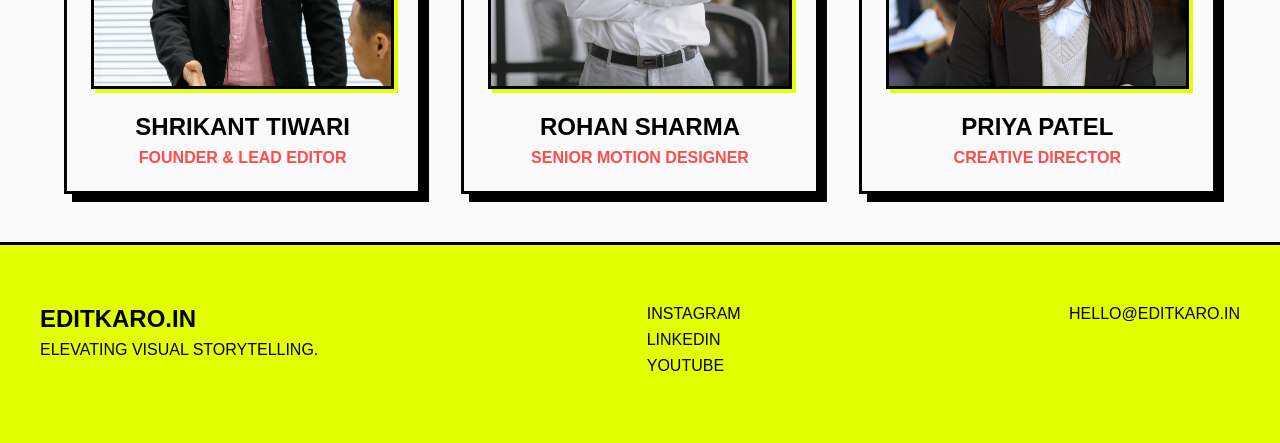
==== commit 8960f040: "menu fixed" ====
--- a/about.html
+++ b/about.html
@@ -53,7 +53,7 @@
                 <div class="team-card brutal-card">
                     <img class="member-image" src="221.jpg" alt="Ansh Watts">
                     <div class="member-info">
-                        <h3 class="member-name">Ansh Watts</h3>
+                        <h3 class="member-name">Shrikant Tiwari</h3>
                         <p class="member-role">Founder & Lead Editor</p>
                     </div>
                 </div>
--- a/style.css
+++ b/style.css
@@ -114,9 +114,9 @@
 .hero-section {
     min-height: calc(100vh - 80px);
     display: flex;
-    align-items: center;
+    align-items: flex-start;
     justify-content: space-between;
-    padding: 3rem 5% 7rem 5%;
+    padding: 1.75rem 5% 4rem 5%;
     gap: 40px;
     background-color: var(--main-background);
     border-bottom: 3px solid var(--brutal-border);
@@ -201,6 +201,7 @@
 .main-heading {
     font-size: 6rem;
     font-weight: 900;
+    margin-top: 0;
     margin-bottom: 1rem;
     line-height: 1;
     color: var(--brutal-border);
@@ -212,6 +213,8 @@
     padding: 1.5rem 3rem;
     font-size: 1.5rem;
     font-weight: 900;
+    text-decoration: none;
+    display: inline-block;
     cursor: none !important;
 }
 
@@ -484,9 +487,13 @@
         inset: 0;
         z-index: 9999999;
         background-color: #FAFAFA;
+        background-image: radial-gradient(#000 15%, transparent 15%);
+        background-size: 16px 16px;
         flex-direction: column;
+        justify-content: flex-start;
         transform: translateX(100%);
-        transition: transform 0.2s ease-out;
+        transition: transform 0.3s cubic-bezier(0.16, 1, 0.3, 1);
+        overflow-y: auto;
     }
 
     #mobile-overlay.open {
@@ -496,28 +503,40 @@
     .overlay-header {
         width: 100%;
         border-bottom: 4px solid #000;
-        background-color: #FF4B4B;
+        background-color: #E3FF00;
+        box-shadow: 0px 6px 0px #000;
         display: flex;
         justify-content: flex-end;
-        padding: 1.5rem;
+        align-items: center;
+        padding: 1.25rem 1.5rem;
+        z-index: 10;
     }
 
     #close-overlay-btn {
-        background: none;
-        border: none;
-        color: #000;
+        background-color: #FF4B4B;
+        border: 3px solid #000;
+        box-shadow: 4px 4px 0px #000;
+        color: #FAFAFA;
         font-weight: 900;
-        font-size: 1.5rem;
+        font-size: 1.1rem;
         font-family: inherit;
         cursor: pointer;
-        padding: 0;
+        padding: 0.5rem 1rem;
+        transition: all 0.1s ease;
+    }
+
+    #close-overlay-btn:active {
+        transform: translate(4px, 4px);
+        box-shadow: 0px 0px 0px #000;
     }
 
     .overlay-links {
         display: flex;
         flex-direction: column;
         width: 100%;
-        gap: 0;
+        padding: 1.5rem;
+        gap: 1.25rem;
+        margin-top: 0.5rem;
     }
 
     .overlay-link {
@@ -525,25 +544,48 @@
         justify-content: space-between;
         align-items: center;
         width: 100%;
-        padding: 2rem 1.5rem;
-        border-bottom: 4px solid #000;
+        padding: 1.25rem 1.5rem;
+        border: 4px solid #000;
+        border-radius: 0px;
+        box-shadow: 6px 6px 0px #000;
         text-decoration: none;
         color: #000;
-        font-size: 2rem;
+        font-size: 1.5rem;
         font-weight: 900;
+        letter-spacing: 1px;
         text-transform: uppercase;
         background-color: #FAFAFA;
-        transition: none;
-        -webkit-text-stroke: 0;
-    }
-
-    .overlay-link:hover,
+        transition: transform 0.15s, box-shadow 0.15s, background-color 0.15s;
+    }
+
+    .overlay-link:nth-child(1) { background-color: #FAFAFA; }
+    .overlay-link:nth-child(2) { background-color: #E3FF00; }
+    .overlay-link:nth-child(3) { background-color: #FF4B4B; color: #FAFAFA; }
+    .overlay-link:nth-child(4) { background-color: #FAFAFA; }
+
+    .overlay-link span:last-child {
+        background-color: #000;
+        color: #E3FF00;
+        padding: 0.25rem 0.75rem;
+        font-size: 1.25rem;
+        border: 2px solid #000;
+    }
+
+    .overlay-link:nth-child(3) span:last-child {
+        background-color: #FAFAFA;
+        color: #000;
+    }
+
     .overlay-link:active {
+        transform: translate(6px, 6px);
+        box-shadow: 0px 0px 0px #000;
         background-color: #E3FF00;
+        color: #000;
     }
 
     .hero-section {
         flex-direction: column;
+        align-items: center;
         justify-content: center;
         height: auto;
         min-height: 100vh;
@@ -564,14 +606,23 @@
 
     .hero-slider-wrapper {
         width: 100%;
+        max-width: 450px;
+        margin: 0 auto;
+        display: flex;
+        flex-direction: column;
+        align-items: center;
     }
 
     .slider-container {
+        width: calc(100% - 10px);
+        margin: 0 auto;
         aspect-ratio: 4 / 5;
         max-height: 520px;
     }
 
     .slider-controls {
+        width: calc(100% - 10px);
+        margin: 0 auto;
         justify-content: space-between;
         gap: 10px;
     }
@@ -653,13 +704,13 @@
 
 
     .hero-section {
-        padding: 2rem 15px;
-        gap: 1rem;
+        padding: 1rem 15px 1.5rem;
+        gap: 0.5rem;
     }
 
     .main-heading {
         font-size: 2.2rem;
-        margin-bottom: 0.5rem;
+        margin-bottom: 0.75rem;
     }
 
     .slider-container {
@@ -1076,4 +1127,45 @@
     .team-grid {
         grid-template-columns: repeat(auto-fit, minmax(260px, 1fr));
     }
+
+    .category-buttons {
+        display: grid;
+        grid-template-columns: repeat(2, 1fr);
+        gap: 1.25rem;
+        padding: 0 5%;
+        width: 100%;
+    }
+
+    .category-btn {
+        padding: 0.85rem 0.5rem;
+        font-size: 1.1rem;
+        width: 100%;
+        text-align: center;
+        box-shadow: 5px 5px 0px var(--brutal-border);
+    }
+
+    .action-button {
+        margin-top: 0.25rem;
+    }
+
+    html, body {
+        overflow-x: hidden;
+    }
+
+    ::-webkit-scrollbar {
+        width: 6px !important;
+        display: block !important;
+    }
+
+    ::-webkit-scrollbar-track {
+        background-color: #FAFAFA !important;
+        background-image: none !important;
+        border-left: 2px solid #000 !important;
+    }
+
+    ::-webkit-scrollbar-thumb {
+        background-color: #FF4B4B !important;
+        border: 1px solid #000 !important;
+        box-shadow: none !important;
+    }
 }
